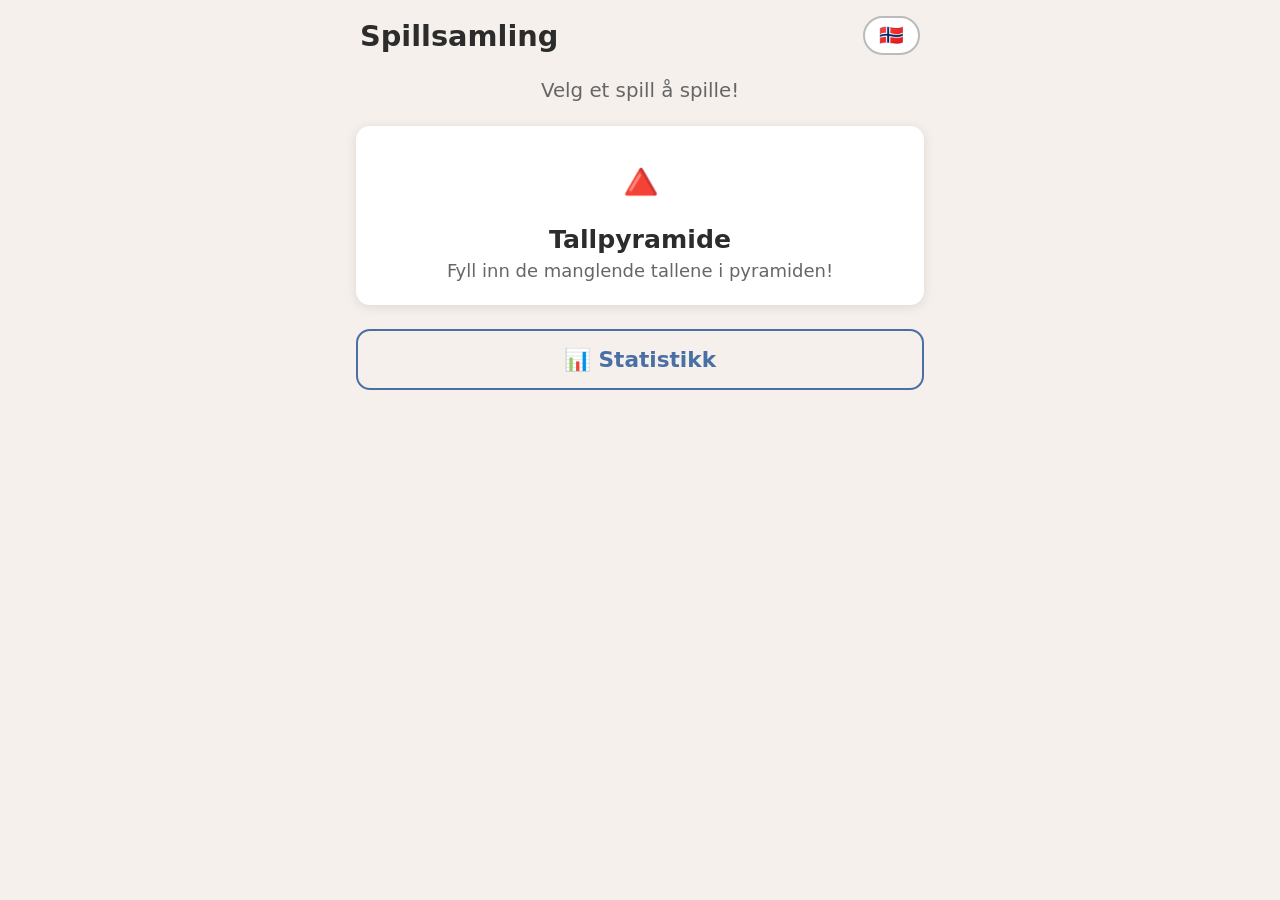
==== index.html @ 75a182e7 "Initial commit: PWA game hub with Tallpyramide" ====
<!DOCTYPE html>
<html lang="no">
<head>
  <meta charset="UTF-8">
  <meta name="viewport" content="width=device-width, initial-scale=1.0, maximum-scale=1.0, user-scalable=no">
  <meta name="theme-color" content="#4a6fa5">
  <meta name="apple-mobile-web-app-capable" content="yes">
  <meta name="apple-mobile-web-app-status-bar-style" content="default">
  <link rel="manifest" href="manifest.json">
  <title>Spillsamling</title>
  <link rel="stylesheet" href="shared.css">
  <style>
    .hub-container {
      width: 100%;
      max-width: 600px;
      padding: 0 16px 40px;
    }

    .games-grid {
      display: grid;
      grid-template-columns: 1fr;
      gap: 20px;
      margin-top: 24px;
    }

    .welcome-text {
      text-align: center;
      font-size: 1.1rem;
      color: var(--color-text-light);
      margin-top: 8px;
    }
  </style>
</head>
<body>

  <header class="site-header">
    <h1 data-i18n="hubTitle">Spillsamling</h1>
    <button class="lang-toggle" id="langToggle" aria-label="Change language">🇳🇴</button>
  </header>

  <main class="hub-container">
    <p class="welcome-text" data-i18n="hubWelcome">Velg et spill å spille!</p>
    <div class="games-grid" id="gamesGrid"></div>
    <div style="margin-top:24px; width:100%;">
      <a id="statsLinkA" href="stats.html" class="btn btn-outline"
         data-i18n="statsLink"
         style="display:flex; text-decoration:none; justify-content:center;">📊 Statistikk</a>
    </div>
  </main>

  <script>
    // ===== Language system =====
    const i18n = {
      no: {
        hubTitle: 'Spillsamling',
        hubWelcome: 'Velg et spill å spille!',
        statsLink: '📊 Statistikk',
      },
      en: {
        hubTitle: 'Game Collection',
        hubWelcome: 'Choose a game to play!',
        statsLink: '📊 Statistics',
      }
    };

    // ===== Game registry — add new games here =====
    const games = [
      {
        id: 'tallpyramide',
        icon: '🔺',
        titleNO: 'Tallpyramide',
        titleEN: 'Number Pyramid',
        descNO: 'Fyll inn de manglende tallene i pyramiden!',
        descEN: 'Fill in the missing numbers in the pyramid!',
        href: 'games/tallpyramide.html'
      }
      // { id: 'next-game', icon: '🎲', titleNO: '...', titleEN: '...', descNO: '...', descEN: '...', href: 'games/next.html' }
    ];

    let lang = localStorage.getItem('gameLang') || 'no';

    function setLang(l) {
      lang = l;
      localStorage.setItem('gameLang', lang);
      document.getElementById('langToggle').textContent = lang === 'no' ? '🇳🇴' : '🇬🇧';
      document.documentElement.lang = lang === 'no' ? 'no' : 'en';
      document.querySelectorAll('[data-i18n]').forEach(el => {
        const key = el.getAttribute('data-i18n');
        if (i18n[lang][key]) el.textContent = i18n[lang][key];
      });
      const statsEl = document.getElementById('statsLinkA');
      if (statsEl) statsEl.href = 'stats.html?lang=' + lang;
      renderGames();
    }

    function renderGames() {
      const grid = document.getElementById('gamesGrid');
      grid.innerHTML = '';
      games.forEach(g => {
        const a = document.createElement('a');
        a.className = 'game-card';
        a.href = g.href + '?lang=' + lang;
        a.innerHTML = `
          <div class="card-icon">${g.icon}</div>
          <div class="card-title">${lang === 'no' ? g.titleNO : g.titleEN}</div>
          <div class="card-desc">${lang === 'no' ? g.descNO : g.descEN}</div>
        `;
        grid.appendChild(a);
      });
    }

    document.getElementById('langToggle').addEventListener('click', () => {
      setLang(lang === 'no' ? 'en' : 'no');
    });

    setLang(lang);
  </script>

  <script>
    if ('serviceWorker' in navigator) {
      navigator.serviceWorker.register('./sw.js').catch(() => {});
    }
  </script>
</body>
</html>
---- shared.css ----
/* ===== Shared CSS for Game Hub ===== */

:root {
  --color-bg: #f5f0eb;
  --color-card: #ffffff;
  --color-primary: #4a6fa5;
  --color-primary-hover: #3a5a8a;
  --color-easy: #4caf50;
  --color-easy-hover: #388e3c;
  --color-medium: #ff9800;
  --color-medium-hover: #e68900;
  --color-hard: #e53935;
  --color-hard-hover: #c62828;
  --color-text: #2c2c2c;
  --color-text-light: #666;
  --color-correct: #4caf50;
  --color-wrong: #e53935;
  --color-hint: #fdd835;
  --color-cell-bg: #fff;
  --color-cell-border: #bbb;
  --color-cell-hidden: #e8f0fe;
  --font-main: 'Segoe UI', system-ui, -apple-system, sans-serif;
  --radius: 14px;
  --shadow: 0 2px 12px rgba(0,0,0,0.10);
}

*, *::before, *::after {
  box-sizing: border-box;
  margin: 0;
  padding: 0;
}

html {
  font-size: 18px;
}

body {
  font-family: var(--font-main);
  background: var(--color-bg);
  color: var(--color-text);
  min-height: 100dvh;
  display: flex;
  flex-direction: column;
  align-items: center;
  -webkit-tap-highlight-color: transparent;
  user-select: none;
  overflow-x: hidden;
}

/* ===== Header ===== */
.site-header {
  width: 100%;
  max-width: 600px;
  display: flex;
  align-items: center;
  justify-content: space-between;
  padding: 16px 20px;
}

.site-header h1 {
  font-size: 1.6rem;
  font-weight: 700;
}

.lang-toggle {
  background: var(--color-card);
  border: 2px solid var(--color-cell-border);
  border-radius: 30px;
  padding: 6px 14px;
  font-size: 1.1rem;
  cursor: pointer;
  transition: background 0.2s;
  min-width: 56px;
  text-align: center;
}

.lang-toggle:hover,
.lang-toggle:focus {
  background: #e8e8e8;
}

/* ===== Buttons ===== */
.btn {
  display: inline-flex;
  align-items: center;
  justify-content: center;
  gap: 8px;
  border: none;
  border-radius: var(--radius);
  font-family: var(--font-main);
  font-size: 1.2rem;
  font-weight: 600;
  cursor: pointer;
  padding: 16px 32px;
  transition: background 0.2s, transform 0.1s;
  min-height: 56px;
  min-width: 56px;
}

.btn:active {
  transform: scale(0.96);
}

.btn-primary {
  background: var(--color-primary);
  color: #fff;
}

.btn-primary:hover { background: var(--color-primary-hover); }

.btn-easy {
  background: var(--color-easy);
  color: #fff;
}

.btn-easy:hover { background: var(--color-easy-hover); }

.btn-medium {
  background: var(--color-medium);
  color: #fff;
}

.btn-medium:hover { background: var(--color-medium-hover); }

.btn-hard {
  background: var(--color-hard);
  color: #fff;
}

.btn-hard:hover { background: var(--color-hard-hover); }

.btn-extreme {
  background: #7b1fa2;
  color: #fff;
}

.btn-extreme:hover { background: #6a1a8e; }

.btn-outline {
  background: transparent;
  color: var(--color-primary);
  border: 2px solid var(--color-primary);
}

.btn-outline:hover {
  background: var(--color-primary);
  color: #fff;
}

/* ===== Cards ===== */
.game-card {
  background: var(--color-card);
  border-radius: var(--radius);
  box-shadow: var(--shadow);
  padding: 24px;
  text-align: center;
  text-decoration: none;
  color: var(--color-text);
  transition: transform 0.15s, box-shadow 0.15s;
  display: block;
}

.game-card:hover {
  transform: translateY(-3px);
  box-shadow: 0 6px 20px rgba(0,0,0,0.14);
}

.game-card .card-icon {
  font-size: 3rem;
  margin-bottom: 12px;
}

.game-card .card-title {
  font-size: 1.4rem;
  font-weight: 700;
  margin-bottom: 6px;
}

.game-card .card-desc {
  font-size: 1rem;
  color: var(--color-text-light);
}

/* ===== Screen utility ===== */
.screen {
  display: none;
  width: 100%;
  max-width: 600px;
  padding: 0 16px 40px;
  flex-direction: column;
  align-items: center;
}

.screen.active {
  display: flex;
}

/* ===== Responsive ===== */
@media (max-width: 400px) {
  html { font-size: 16px; }
  .site-header h1 { font-size: 1.3rem; }
  .btn { padding: 14px 20px; font-size: 1.1rem; }
}
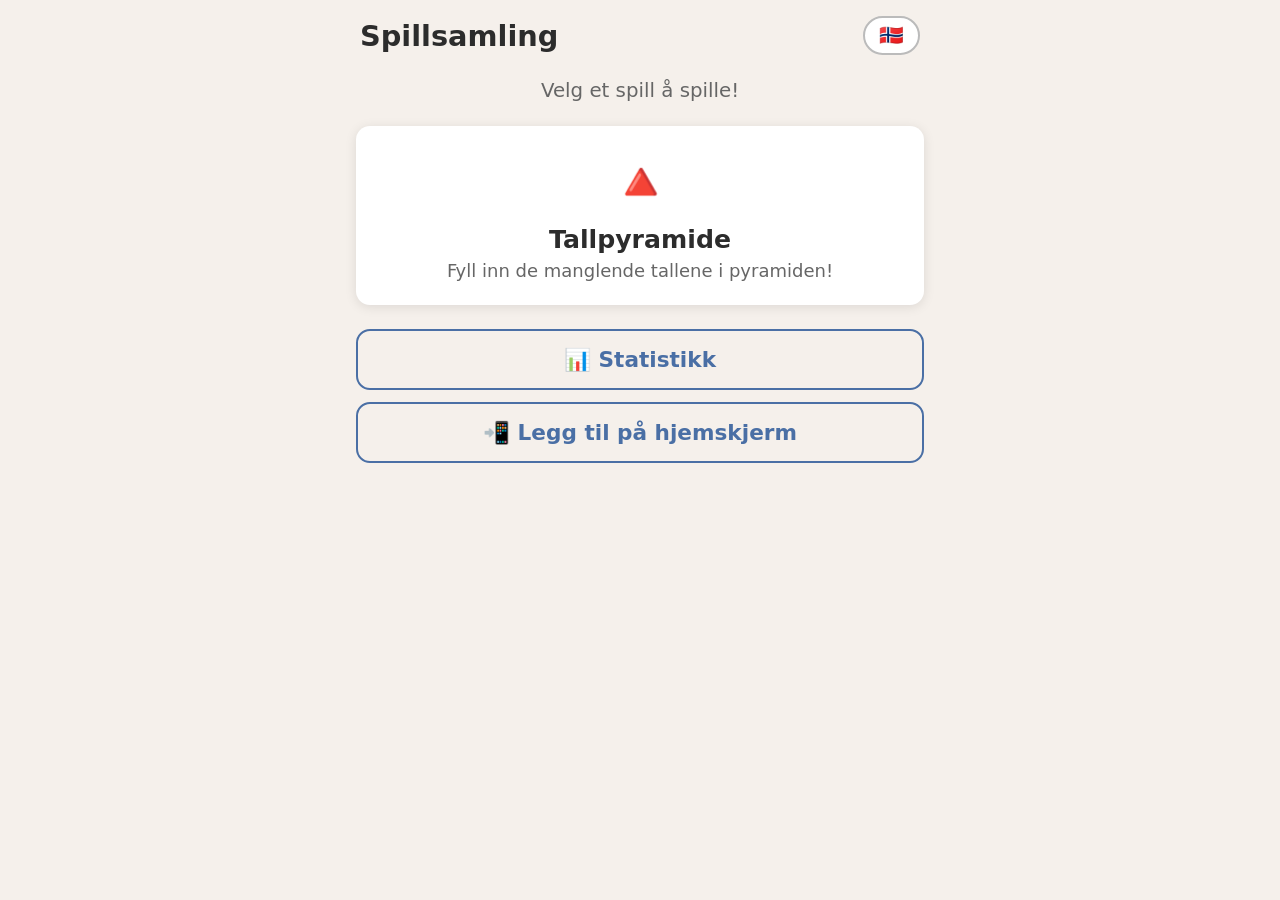
==== commit da672e19: "Add install guide page and update service worker cache" ====
--- a/index.html
+++ b/index.html
@@ -41,10 +41,13 @@
   <main class="hub-container">
     <p class="welcome-text" data-i18n="hubWelcome">Velg et spill å spille!</p>
     <div class="games-grid" id="gamesGrid"></div>
-    <div style="margin-top:24px; width:100%;">
+    <div style="margin-top:24px; width:100%; display:flex; flex-direction:column; gap:12px;">
       <a id="statsLinkA" href="stats.html" class="btn btn-outline"
          data-i18n="statsLink"
          style="display:flex; text-decoration:none; justify-content:center;">📊 Statistikk</a>
+      <a id="installLinkA" href="install.html" class="btn btn-outline"
+         data-i18n="installLink"
+         style="display:flex; text-decoration:none; justify-content:center;">📲 Legg til på hjemskjerm</a>
     </div>
   </main>
 
@@ -55,11 +58,13 @@
         hubTitle: 'Spillsamling',
         hubWelcome: 'Velg et spill å spille!',
         statsLink: '📊 Statistikk',
+        installLink: '📲 Legg til på hjemskjerm',
       },
       en: {
         hubTitle: 'Game Collection',
         hubWelcome: 'Choose a game to play!',
         statsLink: '📊 Statistics',
+        installLink: '📲 Add to Home Screen',
       }
     };
 
@@ -90,6 +95,8 @@
       });
       const statsEl = document.getElementById('statsLinkA');
       if (statsEl) statsEl.href = 'stats.html?lang=' + lang;
+      const installEl = document.getElementById('installLinkA');
+      if (installEl) installEl.href = 'install.html?lang=' + lang;
       renderGames();
     }
 
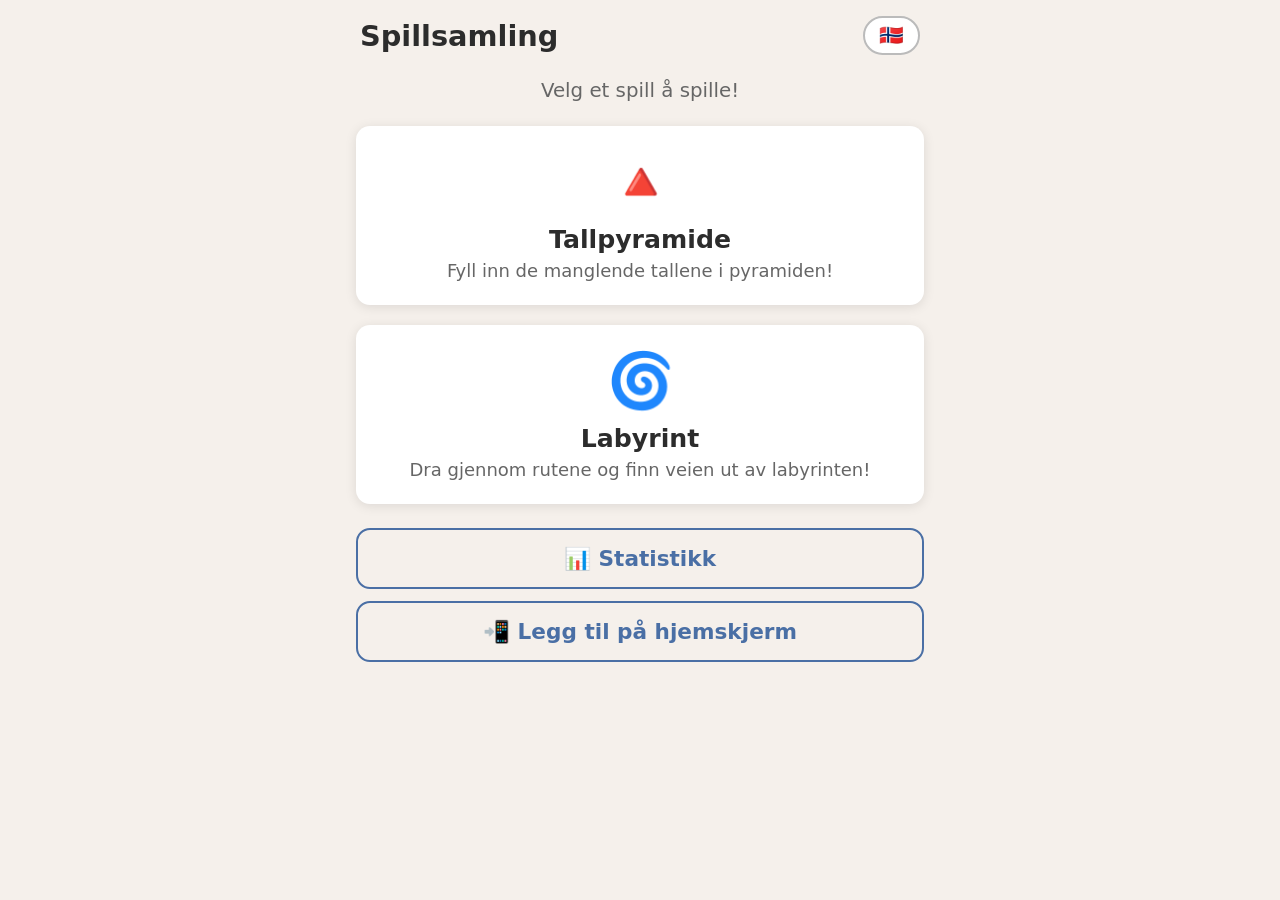
==== commit 98f5405f: "Add Labyrint maze game" ====
--- a/index.html
+++ b/index.html
@@ -78,6 +78,15 @@
         descNO: 'Fyll inn de manglende tallene i pyramiden!',
         descEN: 'Fill in the missing numbers in the pyramid!',
         href: 'games/tallpyramide.html'
+      },
+      {
+        id: 'labyrint',
+        icon: '🌀',
+        titleNO: 'Labyrint',
+        titleEN: 'Maze',
+        descNO: 'Dra gjennom rutene og finn veien ut av labyrinten!',
+        descEN: 'Drag through the squares and find the way out of the maze!',
+        href: 'games/labyrint.html'
       }
       // { id: 'next-game', icon: '🎲', titleNO: '...', titleEN: '...', descNO: '...', descEN: '...', href: 'games/next.html' }
     ];
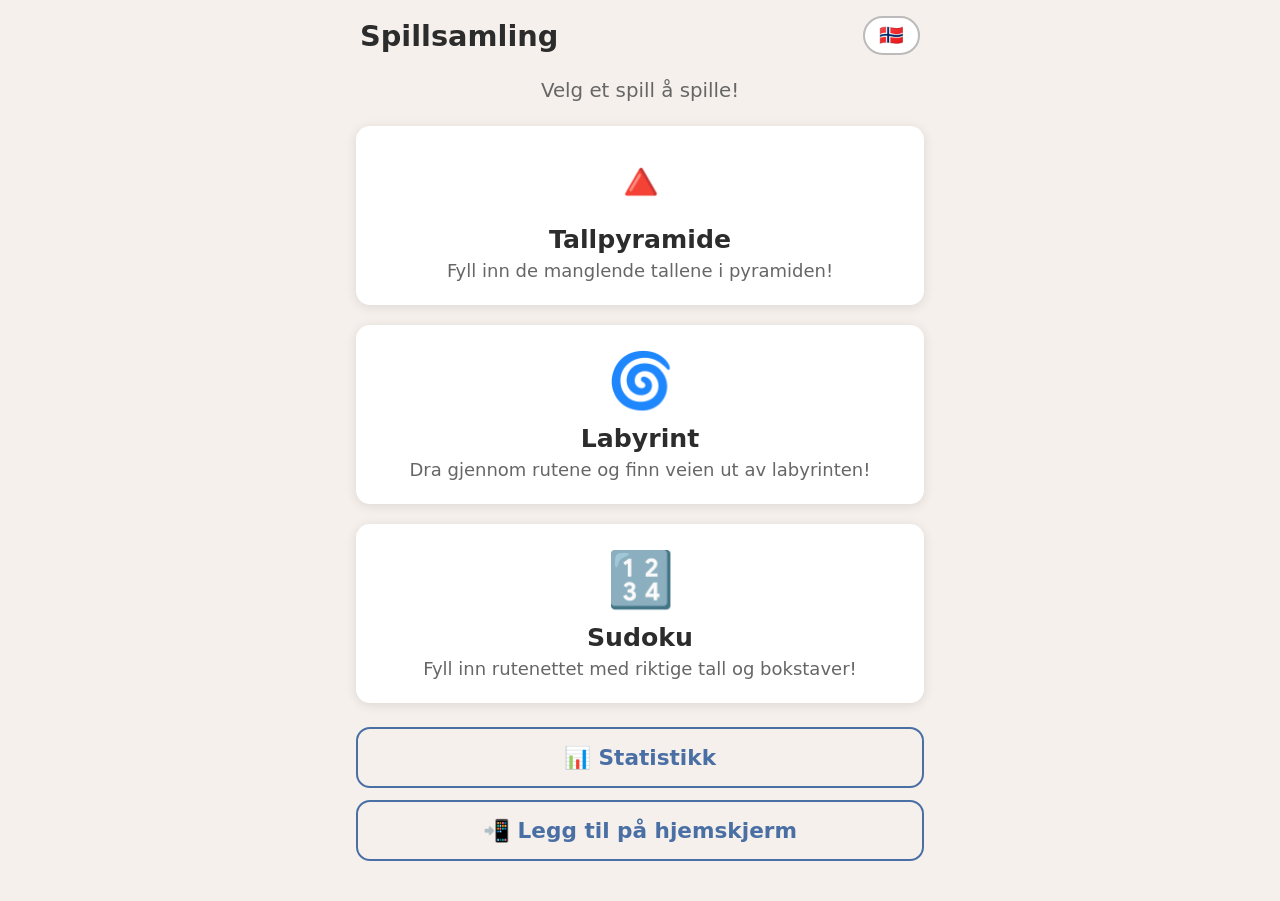
==== commit 3be5c098: "Add Sudoku game with 4 levels and extreme 16x16 mode" ====
--- a/index.html
+++ b/index.html
@@ -6,6 +6,8 @@
   <meta name="theme-color" content="#4a6fa5">
   <meta name="apple-mobile-web-app-capable" content="yes">
   <meta name="apple-mobile-web-app-status-bar-style" content="default">
+  <link rel="icon" href="favicon.svg" type="image/svg+xml">
+  <link rel="apple-touch-icon" href="icons/icon.svg">
   <link rel="manifest" href="manifest.json">
   <title>Spillsamling</title>
   <link rel="stylesheet" href="shared.css">
@@ -87,6 +89,15 @@
         descNO: 'Dra gjennom rutene og finn veien ut av labyrinten!',
         descEN: 'Drag through the squares and find the way out of the maze!',
         href: 'games/labyrint.html'
+      },
+      {
+        id: 'sudoku',
+        icon: '🔢',
+        titleNO: 'Sudoku',
+        titleEN: 'Sudoku',
+        descNO: 'Fyll inn rutenettet med riktige tall og bokstaver!',
+        descEN: 'Fill the grid with the correct numbers and letters!',
+        href: 'games/sudoku.html'
       }
       // { id: 'next-game', icon: '🎲', titleNO: '...', titleEN: '...', descNO: '...', descEN: '...', href: 'games/next.html' }
     ];
@@ -137,5 +148,7 @@
       navigator.serviceWorker.register('./sw.js').catch(() => {});
     }
   </script>
+  <!-- 100% privacy-first analytics -->
+  <script async src="https://scripts.simpleanalyticscdn.com/latest.js"></script>
 </body>
 </html>
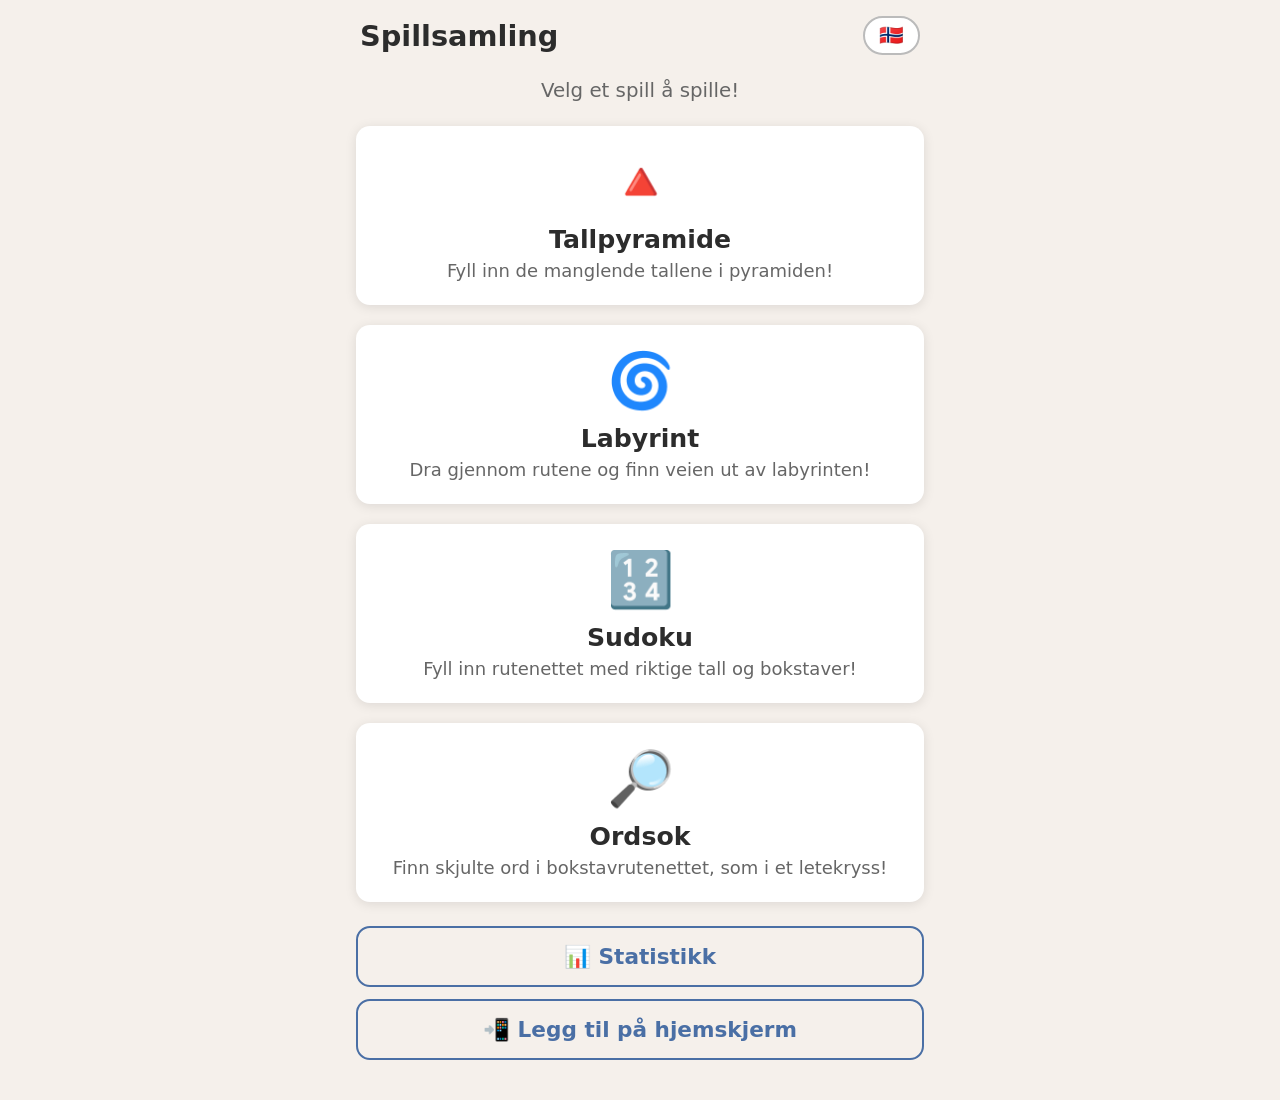
==== commit 17346d37: "Add word search game with bilingual puzzle generation" ====
--- a/index.html
+++ b/index.html
@@ -98,6 +98,15 @@
         descNO: 'Fyll inn rutenettet med riktige tall og bokstaver!',
         descEN: 'Fill the grid with the correct numbers and letters!',
         href: 'games/sudoku.html'
+      },
+      {
+        id: 'ordsok',
+        icon: '🔎',
+        titleNO: 'Ordsok',
+        titleEN: 'Word Search',
+        descNO: 'Finn skjulte ord i bokstavrutenettet, som i et letekryss!',
+        descEN: 'Find hidden words in the letter grid, like in a word search!',
+        href: 'games/ordsok.html'
       }
       // { id: 'next-game', icon: '🎲', titleNO: '...', titleEN: '...', descNO: '...', descEN: '...', href: 'games/next.html' }
     ];
